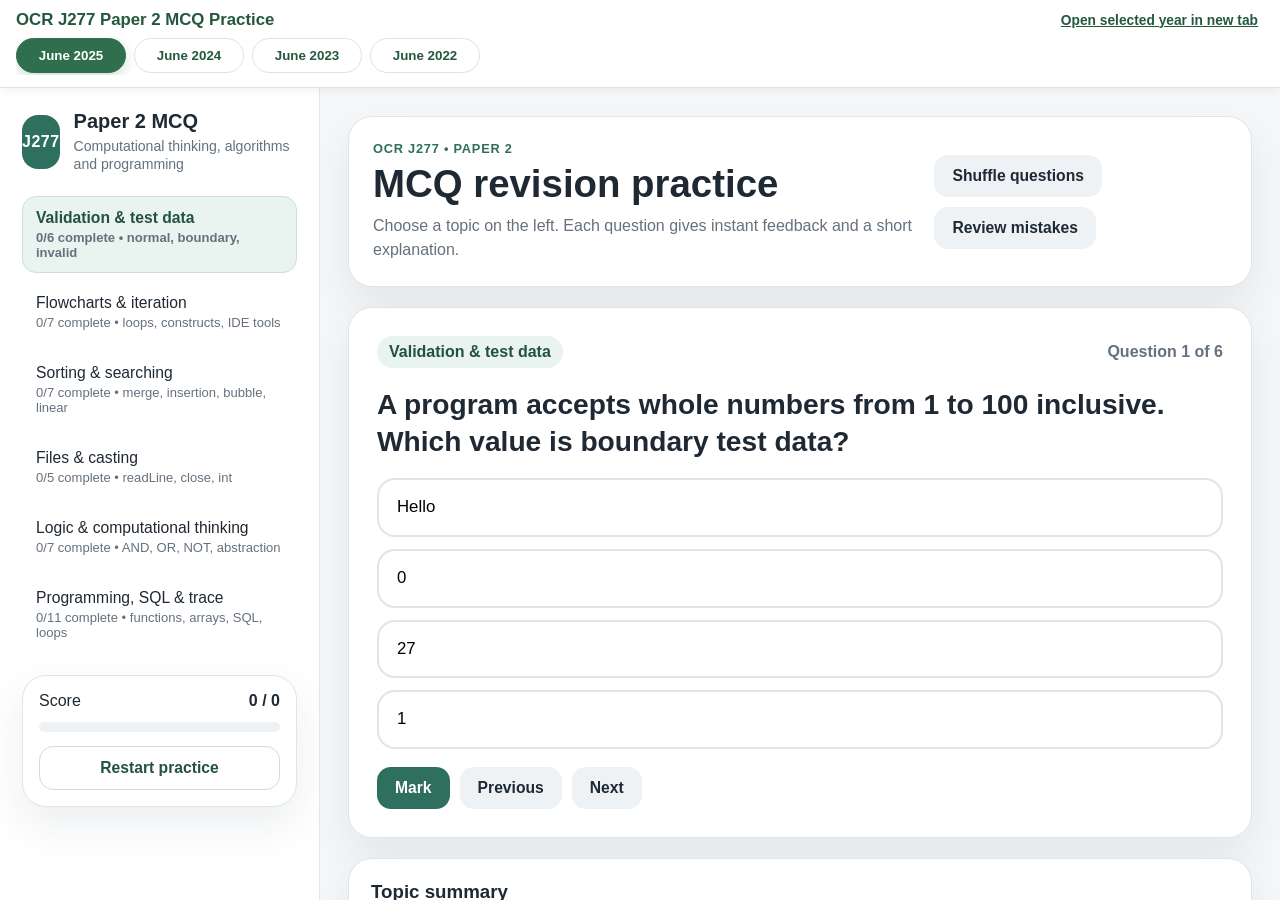
==== index.html @ 3bdee088 "Add files via upload" ====
<!doctype html>
<html lang="en">
<head>
  <meta charset="utf-8" />
  <meta name="viewport" content="width=device-width, initial-scale=1" />
  <title>J277 Paper 2 MCQ Practice - All Years</title>
  <style>
    :root{
      --green:#2f6f4e;
      --green-dark:#24583e;
      --bg:#f4f7f5;
      --card:#ffffff;
      --line:#dbe5de;
      --text:#102015;
      --muted:#5b6b61;
    }
    *{box-sizing:border-box}
    html,body{margin:0;height:100%;font-family:Arial,Helvetica,sans-serif;background:var(--bg);color:var(--text);overflow:hidden}
    .shell{height:100vh;display:grid;grid-template-rows:auto 1fr}
    .topbar{background:var(--card);border-bottom:1px solid var(--line);box-shadow:0 2px 10px rgba(0,0,0,.06);padding:10px 16px 12px;z-index:5}
    .title-row{display:flex;align-items:center;justify-content:space-between;gap:16px;margin-bottom:8px}
    .title{font-size:1.05rem;font-weight:800;color:var(--green-dark);white-space:nowrap}
    .hint{font-size:.85rem;color:var(--muted);white-space:nowrap}
    .year-tabs{display:flex;gap:8px;align-items:center;overflow-x:auto;padding-bottom:2px}
    .year-tab{border:1px solid var(--line);background:#fff;color:var(--green-dark);font-weight:800;border-radius:999px;padding:9px 18px;cursor:pointer;min-width:110px;transition:.15s ease}
    .year-tab:hover{border-color:var(--green);transform:translateY(-1px)}
    .year-tab.active{background:var(--green);color:#fff;border-color:var(--green);box-shadow:0 4px 12px rgba(47,111,78,.22)}
    .open-link{border:0;background:transparent;color:var(--green-dark);font-weight:700;text-decoration:underline;cursor:pointer;font-size:.86rem;white-space:nowrap}
    .frame-wrap{height:100%;background:#eef4f0}
    iframe{width:100%;height:100%;border:0;background:white;display:block}
    @media(max-width:720px){
      .title-row{align-items:flex-start;flex-direction:column;gap:4px}
      .title,.hint{white-space:normal}
      .year-tab{min-width:92px;padding:9px 12px}
    }
  </style>
</head>
<body>
  <main class="shell">
    <header class="topbar">
      <div class="title-row">
        <div class="title">OCR J277 Paper 2 MCQ Practice</div>
        <button class="open-link" id="openCurrent" type="button">Open selected year in new tab</button>
      </div>
      <nav class="year-tabs" aria-label="Exam paper year">
        <button class="year-tab" data-year="2025" type="button">June 2025</button>
        <button class="year-tab" data-year="2024" type="button">June 2024</button>
        <button class="year-tab" data-year="2023" type="button">June 2023</button>
        <button class="year-tab" data-year="2022" type="button">June 2022</button>
      </nav>
    </header>
    <section class="frame-wrap">
      <iframe id="paperFrame" title="Selected MCQ practice paper" src="2025/index.html"></iframe>
    </section>
  </main>
  <script>
    const tabs = [...document.querySelectorAll('.year-tab')];
    const frame = document.getElementById('paperFrame');
    const openCurrent = document.getElementById('openCurrent');
    let currentYear = '2025';

    function selectYear(year, push = true){
      currentYear = year;
      tabs.forEach(btn => btn.classList.toggle('active', btn.dataset.year === year));
      frame.src = `${year}/index.html`;
      if(push){
        const url = new URL(window.location.href);
        url.searchParams.set('year', year);
        window.history.replaceState({}, '', url);
      }
    }

    tabs.forEach(btn => btn.addEventListener('click', () => selectYear(btn.dataset.year)));
    openCurrent.addEventListener('click', () => window.open(`${currentYear}/index.html`, '_blank'));

    const params = new URLSearchParams(window.location.search);
    const requested = params.get('year');
    selectYear(['2022','2023','2024','2025'].includes(requested) ? requested : '2025', false);
  </script>
</body>
</html>
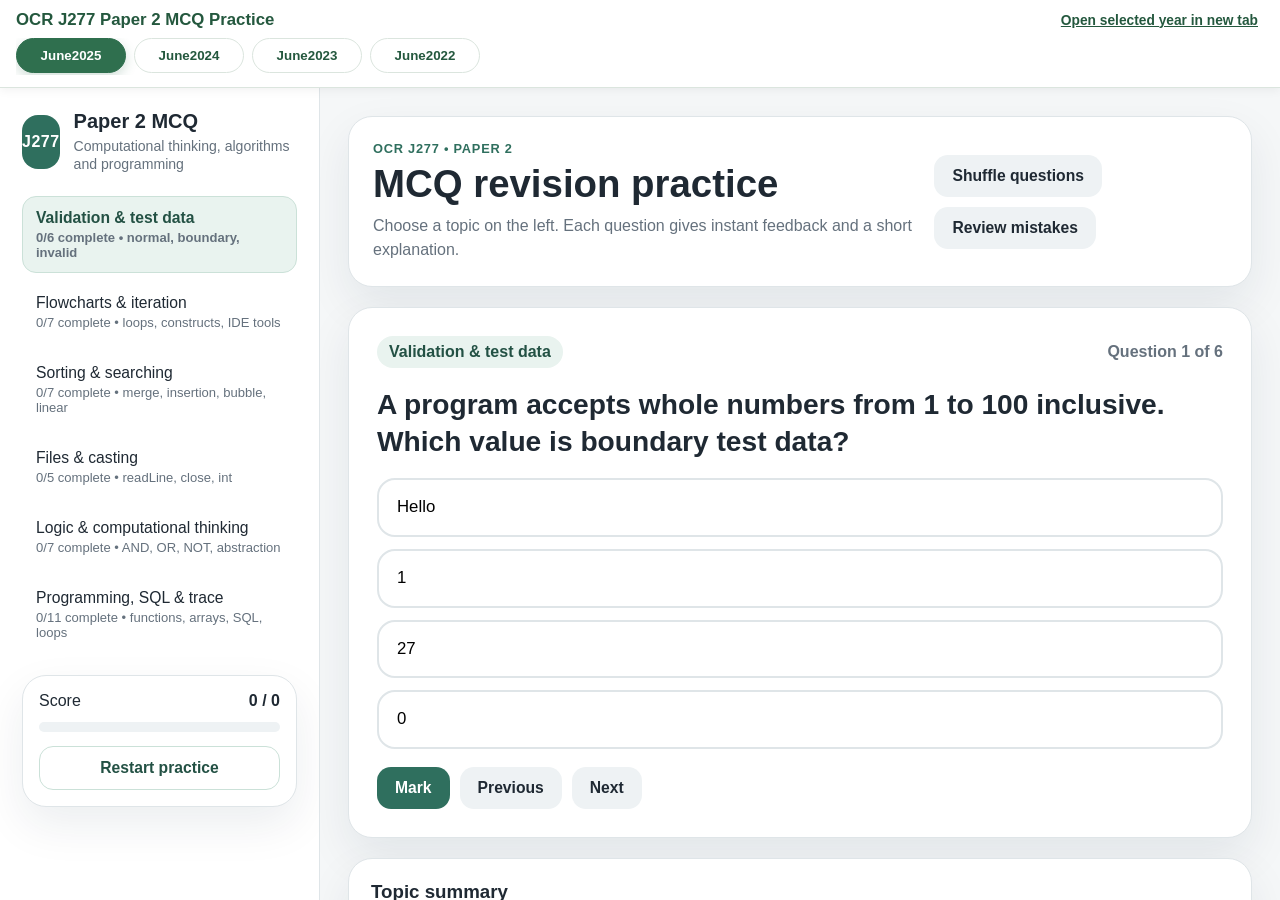
==== commit cdfa2962: "Remove spaces from year button labels" ====
--- a/index.html
+++ b/index.html
@@ -43,10 +43,10 @@
         <button class="open-link" id="openCurrent" type="button">Open selected year in new tab</button>
       </div>
       <nav class="year-tabs" aria-label="Exam paper year">
-        <button class="year-tab" data-year="2025" type="button">June 2025</button>
-        <button class="year-tab" data-year="2024" type="button">June 2024</button>
-        <button class="year-tab" data-year="2023" type="button">June 2023</button>
-        <button class="year-tab" data-year="2022" type="button">June 2022</button>
+        <button class="year-tab" data-year="2025" type="button">June2025</button>
+        <button class="year-tab" data-year="2024" type="button">June2024</button>
+        <button class="year-tab" data-year="2023" type="button">June2023</button>
+        <button class="year-tab" data-year="2022" type="button">June2022</button>
       </nav>
     </header>
     <section class="frame-wrap">
